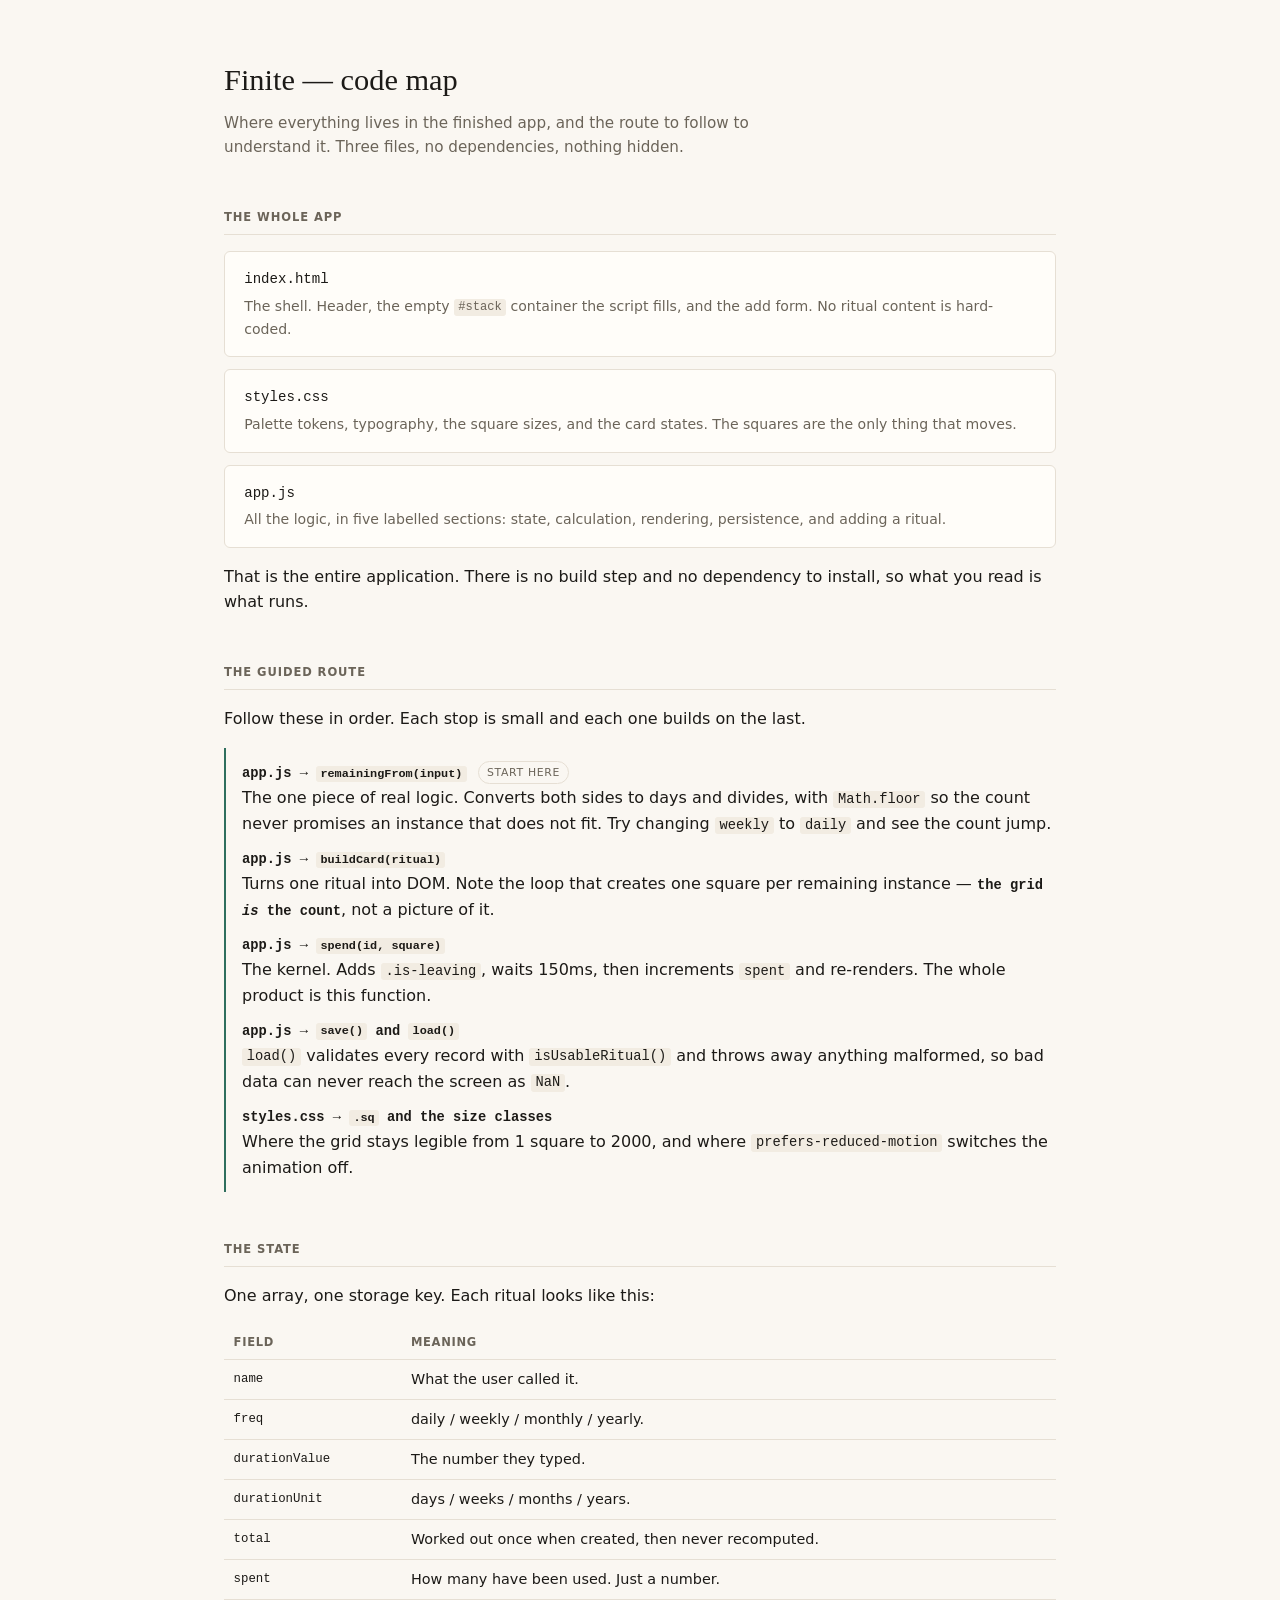
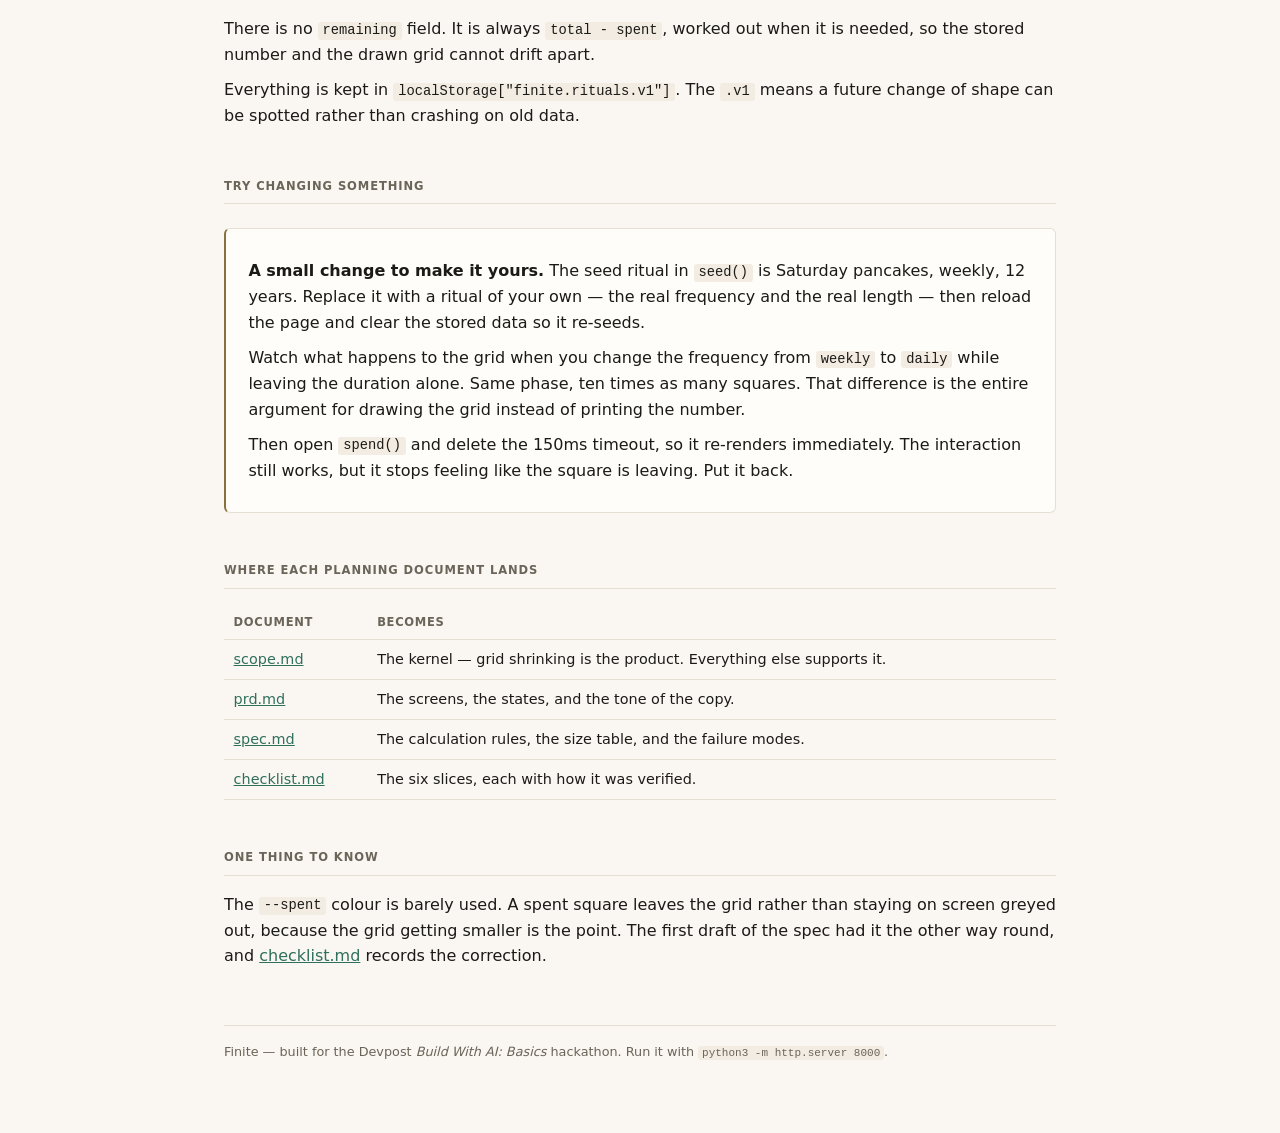
==== devpost/app-map.html @ 93a7b28d "Add README, MIT licence and the code map README.md: what it is, who it is for, how to run it, how th" ====
<!doctype html>
<html lang="en">
<head>
<meta charset="utf-8">
<meta name="viewport" content="width=device-width, initial-scale=1">
<title>Finite — code map</title>
<style>
  :root {
    --paper: #faf7f2; --card: #fffdf9; --ink: #1c1a17; --ink-soft: #6b6459;
    --rule: #e6dfd4; --live: #2f6f5e; --focus: #8a6f3f;
    --serif: ui-serif, Georgia, "Iowan Old Style", "Times New Roman", serif;
    --sans: ui-sans-serif, system-ui, -apple-system, "Segoe UI", sans-serif;
    --mono: ui-monospace, SFMono-Regular, "SF Mono", Menlo, Consolas, monospace;
  }
  * { box-sizing: border-box; }
  body {
    margin: 0; padding: 3.5rem 1.25rem 5rem;
    background: var(--paper); color: var(--ink);
    font-family: var(--sans); line-height: 1.6;
  }
  .page { max-width: 52rem; margin: 0 auto; }
  h1 { font-family: var(--serif); font-size: 1.9rem; font-weight: 400; margin: 0 0 .4rem; }
  h2 {
    font-size: .72rem; text-transform: uppercase; letter-spacing: .08em;
    color: var(--ink-soft); font-weight: 600;
    margin: 3rem 0 1rem; padding-bottom: .5rem; border-bottom: 1px solid var(--rule);
  }
  h3 { font-family: var(--serif); font-size: 1.15rem; font-weight: 400; margin: 1.8rem 0 .5rem; }
  .lede { color: var(--ink-soft); margin: 0 0 1rem; max-width: 38rem; font-size: .95rem; }
  p { margin: .6rem 0; }
  code, .mono { font-family: var(--mono); font-size: .86em; }
  code { background: #f2ece2; padding: .1em .35em; border-radius: 3px; }
  a { color: var(--live); }
  .files { display: flex; flex-direction: column; gap: .75rem; margin: 1rem 0; }
  .file {
    background: var(--card); border: 1px solid var(--rule); border-radius: 6px;
    padding: 1rem 1.2rem;
  }
  .file .path { font-family: var(--mono); font-size: .88rem; }
  .file .role { color: var(--ink-soft); font-size: .88rem; margin-top: .25rem; }
  .route {
    border-left: 2px solid var(--live); padding: .2rem 0 .2rem 1rem;
    margin: 1rem 0;
  }
  .route .stop { margin: .5rem 0; }
  .route .stop b { font-family: var(--mono); font-size: .86rem; font-weight: 600; }
  ol, ul { padding-left: 1.3rem; }
  li { margin: .35rem 0; }
  .tag {
    display: inline-block; font-size: .68rem; text-transform: uppercase;
    letter-spacing: .06em; color: var(--ink-soft);
    border: 1px solid var(--rule); border-radius: 999px; padding: .1rem .5rem;
    margin-left: .4rem; vertical-align: middle;
  }
  table { border-collapse: collapse; width: 100%; margin: 1rem 0; font-size: .9rem; }
  th, td { text-align: left; padding: .5rem .6rem; border-bottom: 1px solid var(--rule); }
  th { font-size: .72rem; text-transform: uppercase; letter-spacing: .06em; color: var(--ink-soft); }
  .practice {
    background: var(--card); border: 1px solid var(--rule);
    border-left: 2px solid var(--focus); border-radius: 6px;
    padding: 1.2rem 1.4rem; margin: 1.5rem 0;
  }
  footer { margin-top: 3.5rem; padding-top: 1rem; border-top: 1px solid var(--rule);
           color: var(--ink-soft); font-size: .8rem; }
</style>
</head>
<body>
<div class="page">

  <h1>Finite — code map</h1>
  <p class="lede">Where everything lives in the finished app, and the route to follow to
  understand it. Three files, no dependencies, nothing hidden.</p>

  <h2>The whole app</h2>
  <div class="files">
    <div class="file">
      <div class="path">index.html</div>
      <div class="role">The shell. Header, the empty <code>#stack</code> container the script
      fills, and the add form. No ritual content is hard-coded.</div>
    </div>
    <div class="file">
      <div class="path">styles.css</div>
      <div class="role">Palette tokens, typography, the square sizes, and the card states.
      The squares are the only thing that moves.</div>
    </div>
    <div class="file">
      <div class="path">app.js</div>
      <div class="role">All the logic, in five labelled sections: state, calculation,
      rendering, persistence, and adding a ritual.</div>
    </div>
  </div>
  <p>That is the entire application. There is no build step and no dependency to install,
  so what you read is what runs.</p>

  <h2>The guided route</h2>
  <p>Follow these in order. Each stop is small and each one builds on the last.</p>

  <div class="route">
    <div class="stop">
      <b>app.js → <code>remainingFrom(input)</code></b> <span class="tag">start here</span><br>
      The one piece of real logic. Converts both sides to days and divides, with
      <code>Math.floor</code> so the count never promises an instance that does not fit.
      Try changing <code>weekly</code> to <code>daily</code> and see the count jump.
    </div>
    <div class="stop">
      <b>app.js → <code>buildCard(ritual)</code></b><br>
      Turns one ritual into DOM. Note the loop that creates one square per remaining
      instance — <b>the grid <i>is</i> the count</b>, not a picture of it.
    </div>
    <div class="stop">
      <b>app.js → <code>spend(id, square)</code></b><br>
      The kernel. Adds <code>.is-leaving</code>, waits 150ms, then increments
      <code>spent</code> and re-renders. The whole product is this function.
    </div>
    <div class="stop">
      <b>app.js → <code>save()</code> and <code>load()</code></b><br>
      <code>load()</code> validates every record with <code>isUsableRitual()</code> and
      throws away anything malformed, so bad data can never reach the screen as
      <code>NaN</code>.
    </div>
    <div class="stop">
      <b>styles.css → <code>.sq</code> and the size classes</b><br>
      Where the grid stays legible from 1 square to 2000, and where
      <code>prefers-reduced-motion</code> switches the animation off.
    </div>
  </div>

  <h2>The state</h2>
  <p>One array, one storage key. Each ritual looks like this:</p>
  <table>
    <tr><th>Field</th><th>Meaning</th></tr>
    <tr><td class="mono">name</td><td>What the user called it.</td></tr>
    <tr><td class="mono">freq</td><td>daily / weekly / monthly / yearly.</td></tr>
    <tr><td class="mono">durationValue</td><td>The number they typed.</td></tr>
    <tr><td class="mono">durationUnit</td><td>days / weeks / months / years.</td></tr>
    <tr><td class="mono">total</td><td>Worked out once when created, then never recomputed.</td></tr>
    <tr><td class="mono">spent</td><td>How many have been used. Just a number.</td></tr>
  </table>
  <p>There is no <code>remaining</code> field. It is always <code>total - spent</code>,
  worked out when it is needed, so the stored number and the drawn grid cannot drift
  apart.</p>
  <p>Everything is kept in <code>localStorage["finite.rituals.v1"]</code>. The
  <code>.v1</code> means a future change of shape can be spotted rather than crashing
  on old data.</p>

  <h2>Try changing something</h2>
  <div class="practice">
    <p><b>A small change to make it yours.</b> The seed ritual in <code>seed()</code> is
    Saturday pancakes, weekly, 12 years. Replace it with a ritual of your own — the real
    frequency and the real length — then reload the page and clear the stored data so it
    re-seeds.</p>
    <p>Watch what happens to the grid when you change the frequency from
    <code>weekly</code> to <code>daily</code> while leaving the duration alone. Same
    phase, ten times as many squares. That difference is the entire argument for
    drawing the grid instead of printing the number.</p>
    <p>Then open <code>spend()</code> and delete the 150ms timeout, so it re-renders
    immediately. The interaction still works, but it stops feeling like the square is
    leaving. Put it back.</p>
  </div>

  <h2>Where each planning document lands</h2>
  <table>
    <tr><th>Document</th><th>Becomes</th></tr>
    <tr><td><a href="scope.md">scope.md</a></td><td>The kernel — grid shrinking is the product. Everything else supports it.</td></tr>
    <tr><td><a href="prd.md">prd.md</a></td><td>The screens, the states, and the tone of the copy.</td></tr>
    <tr><td><a href="spec.md">spec.md</a></td><td>The calculation rules, the size table, and the failure modes.</td></tr>
    <tr><td><a href="checklist.md">checklist.md</a></td><td>The six slices, each with how it was verified.</td></tr>
  </table>

  <h2>One thing to know</h2>
  <p>The <code>--spent</code> colour is barely used. A spent square leaves the grid
  rather than staying on screen greyed out, because the grid getting smaller is the
  point. The first draft of the spec had it the other way round, and
  <a href="checklist.md">checklist.md</a> records the correction.</p>

  <footer>
    Finite — built for the Devpost <i>Build With AI: Basics</i> hackathon.
    Run it with <code>python3 -m http.server 8000</code>.
  </footer>

</div>
</body>
</html>
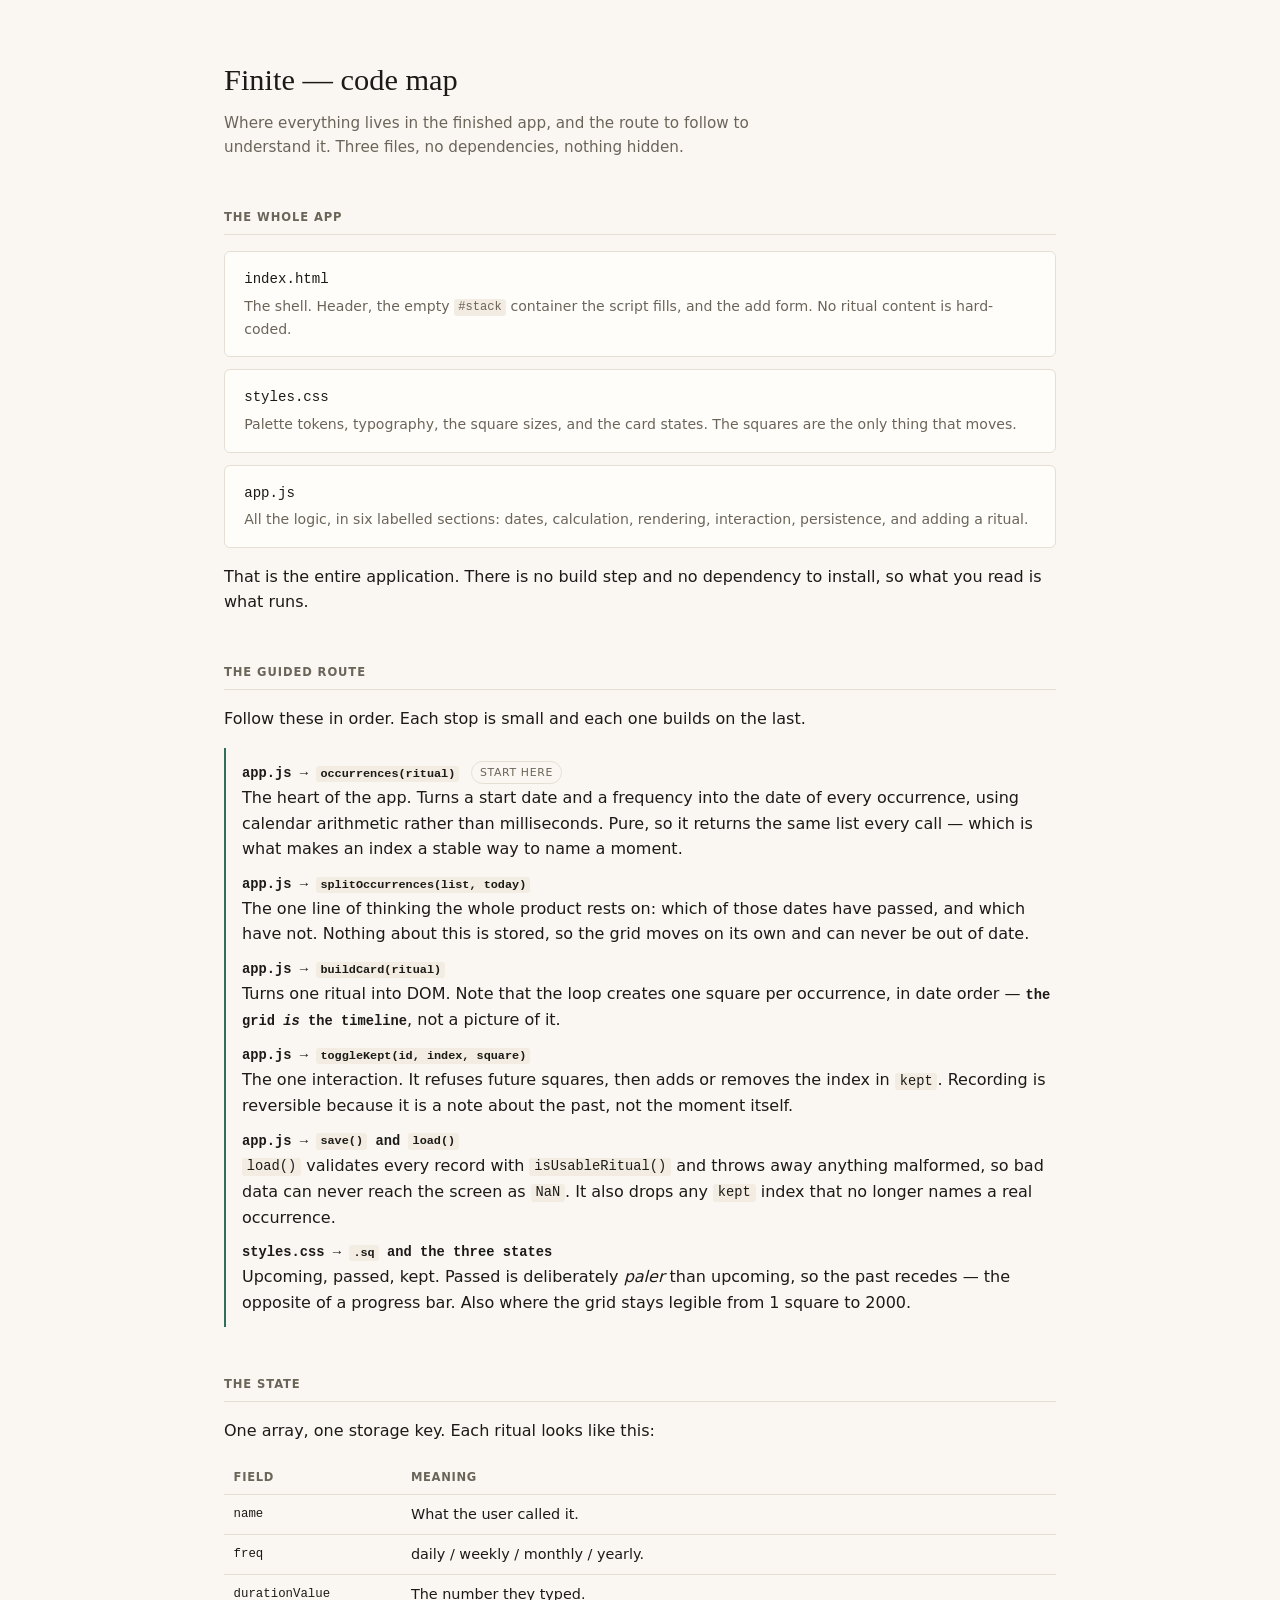
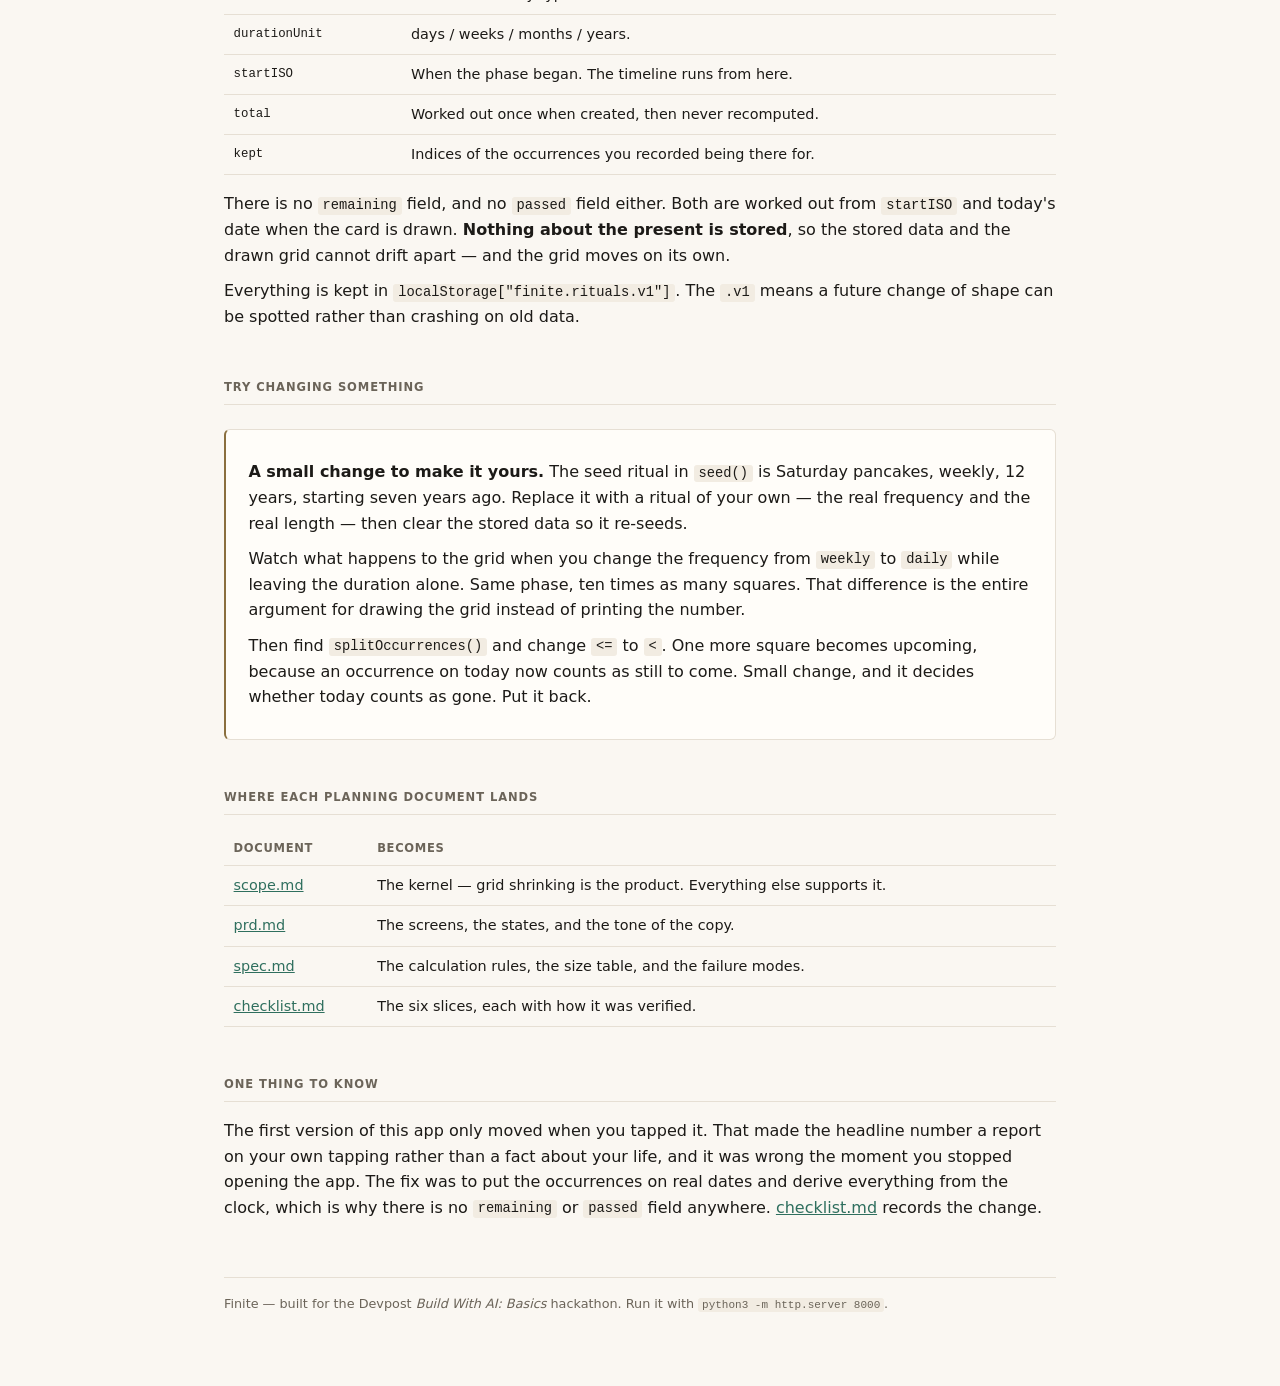
==== commit 41b98cba: "Drive the grid from real dates so the number is true without you The first build worked but was not " ====
--- a/devpost/app-map.html
+++ b/devpost/app-map.html
@@ -85,8 +85,8 @@
     </div>
     <div class="file">
       <div class="path">app.js</div>
-      <div class="role">All the logic, in five labelled sections: state, calculation,
-      rendering, persistence, and adding a ritual.</div>
+      <div class="role">All the logic, in six labelled sections: dates, calculation,
+      rendering, interaction, persistence, and adding a ritual.</div>
     </div>
   </div>
   <p>That is the entire application. There is no build step and no dependency to install,
@@ -97,31 +97,40 @@
 
   <div class="route">
     <div class="stop">
-      <b>app.js → <code>remainingFrom(input)</code></b> <span class="tag">start here</span><br>
-      The one piece of real logic. Converts both sides to days and divides, with
-      <code>Math.floor</code> so the count never promises an instance that does not fit.
-      Try changing <code>weekly</code> to <code>daily</code> and see the count jump.
+      <b>app.js → <code>occurrences(ritual)</code></b> <span class="tag">start here</span><br>
+      The heart of the app. Turns a start date and a frequency into the date of every
+      occurrence, using calendar arithmetic rather than milliseconds. Pure, so it returns
+      the same list every call — which is what makes an index a stable way to name a moment.
+    </div>
+    <div class="stop">
+      <b>app.js → <code>splitOccurrences(list, today)</code></b><br>
+      The one line of thinking the whole product rests on: which of those dates have
+      passed, and which have not. Nothing about this is stored, so the grid moves on its
+      own and can never be out of date.
     </div>
     <div class="stop">
       <b>app.js → <code>buildCard(ritual)</code></b><br>
-      Turns one ritual into DOM. Note the loop that creates one square per remaining
-      instance — <b>the grid <i>is</i> the count</b>, not a picture of it.
+      Turns one ritual into DOM. Note that the loop creates one square per occurrence,
+      in date order — <b>the grid <i>is</i> the timeline</b>, not a picture of it.
     </div>
     <div class="stop">
-      <b>app.js → <code>spend(id, square)</code></b><br>
-      The kernel. Adds <code>.is-leaving</code>, waits 150ms, then increments
-      <code>spent</code> and re-renders. The whole product is this function.
+      <b>app.js → <code>toggleKept(id, index, square)</code></b><br>
+      The one interaction. It refuses future squares, then adds or removes the index in
+      <code>kept</code>. Recording is reversible because it is a note about the past,
+      not the moment itself.
     </div>
     <div class="stop">
       <b>app.js → <code>save()</code> and <code>load()</code></b><br>
       <code>load()</code> validates every record with <code>isUsableRitual()</code> and
       throws away anything malformed, so bad data can never reach the screen as
-      <code>NaN</code>.
+      <code>NaN</code>. It also drops any <code>kept</code> index that no longer names a
+      real occurrence.
     </div>
     <div class="stop">
-      <b>styles.css → <code>.sq</code> and the size classes</b><br>
-      Where the grid stays legible from 1 square to 2000, and where
-      <code>prefers-reduced-motion</code> switches the animation off.
+      <b>styles.css → <code>.sq</code> and the three states</b><br>
+      Upcoming, passed, kept. Passed is deliberately <i>paler</i> than upcoming, so the
+      past recedes — the opposite of a progress bar. Also where the grid stays legible
+      from 1 square to 2000.
     </div>
   </div>
 
@@ -133,12 +142,14 @@
     <tr><td class="mono">freq</td><td>daily / weekly / monthly / yearly.</td></tr>
     <tr><td class="mono">durationValue</td><td>The number they typed.</td></tr>
     <tr><td class="mono">durationUnit</td><td>days / weeks / months / years.</td></tr>
+    <tr><td class="mono">startISO</td><td>When the phase began. The timeline runs from here.</td></tr>
     <tr><td class="mono">total</td><td>Worked out once when created, then never recomputed.</td></tr>
-    <tr><td class="mono">spent</td><td>How many have been used. Just a number.</td></tr>
+    <tr><td class="mono">kept</td><td>Indices of the occurrences you recorded being there for.</td></tr>
   </table>
-  <p>There is no <code>remaining</code> field. It is always <code>total - spent</code>,
-  worked out when it is needed, so the stored number and the drawn grid cannot drift
-  apart.</p>
+  <p>There is no <code>remaining</code> field, and no <code>passed</code> field either.
+  Both are worked out from <code>startISO</code> and today's date when the card is drawn.
+  <b>Nothing about the present is stored</b>, so the stored data and the drawn grid cannot
+  drift apart — and the grid moves on its own.</p>
   <p>Everything is kept in <code>localStorage["finite.rituals.v1"]</code>. The
   <code>.v1</code> means a future change of shape can be spotted rather than crashing
   on old data.</p>
@@ -146,16 +157,17 @@
   <h2>Try changing something</h2>
   <div class="practice">
     <p><b>A small change to make it yours.</b> The seed ritual in <code>seed()</code> is
-    Saturday pancakes, weekly, 12 years. Replace it with a ritual of your own — the real
-    frequency and the real length — then reload the page and clear the stored data so it
-    re-seeds.</p>
+    Saturday pancakes, weekly, 12 years, starting seven years ago. Replace it with a
+    ritual of your own — the real frequency and the real length — then clear the stored
+    data so it re-seeds.</p>
     <p>Watch what happens to the grid when you change the frequency from
     <code>weekly</code> to <code>daily</code> while leaving the duration alone. Same
     phase, ten times as many squares. That difference is the entire argument for
     drawing the grid instead of printing the number.</p>
-    <p>Then open <code>spend()</code> and delete the 150ms timeout, so it re-renders
-    immediately. The interaction still works, but it stops feeling like the square is
-    leaving. Put it back.</p>
+    <p>Then find <code>splitOccurrences()</code> and change <code>&lt;=</code> to
+    <code>&lt;</code>. One more square becomes upcoming, because an occurrence on today
+    now counts as still to come. Small change, and it decides whether today counts as
+    gone. Put it back.</p>
   </div>
 
   <h2>Where each planning document lands</h2>
@@ -168,10 +180,12 @@
   </table>
 
   <h2>One thing to know</h2>
-  <p>The <code>--spent</code> colour is barely used. A spent square leaves the grid
-  rather than staying on screen greyed out, because the grid getting smaller is the
-  point. The first draft of the spec had it the other way round, and
-  <a href="checklist.md">checklist.md</a> records the correction.</p>
+  <p>The first version of this app only moved when you tapped it. That made the headline
+  number a report on your own tapping rather than a fact about your life, and it was wrong
+  the moment you stopped opening the app. The fix was to put the occurrences on real dates
+  and derive everything from the clock, which is why there is no <code>remaining</code> or
+  <code>passed</code> field anywhere. <a href="checklist.md">checklist.md</a> records the
+  change.</p>
 
   <footer>
     Finite — built for the Devpost <i>Build With AI: Basics</i> hackathon.
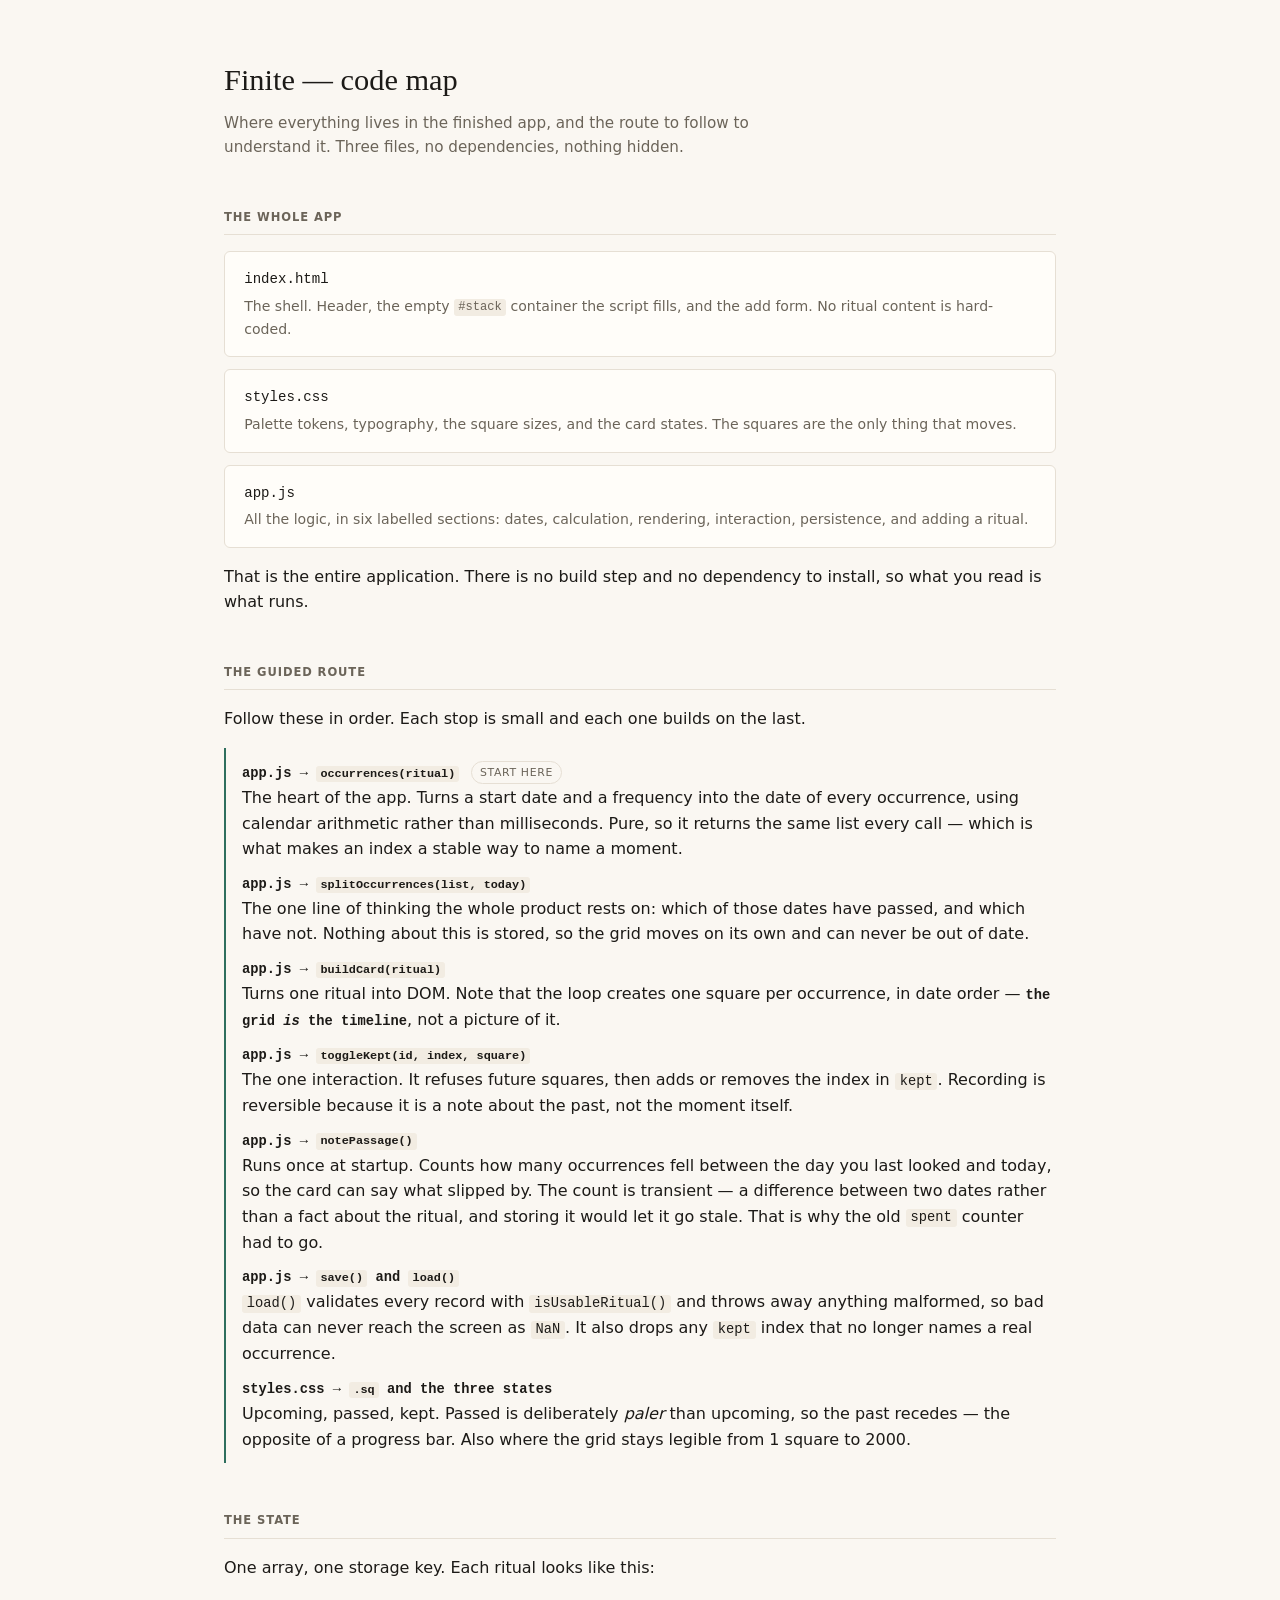
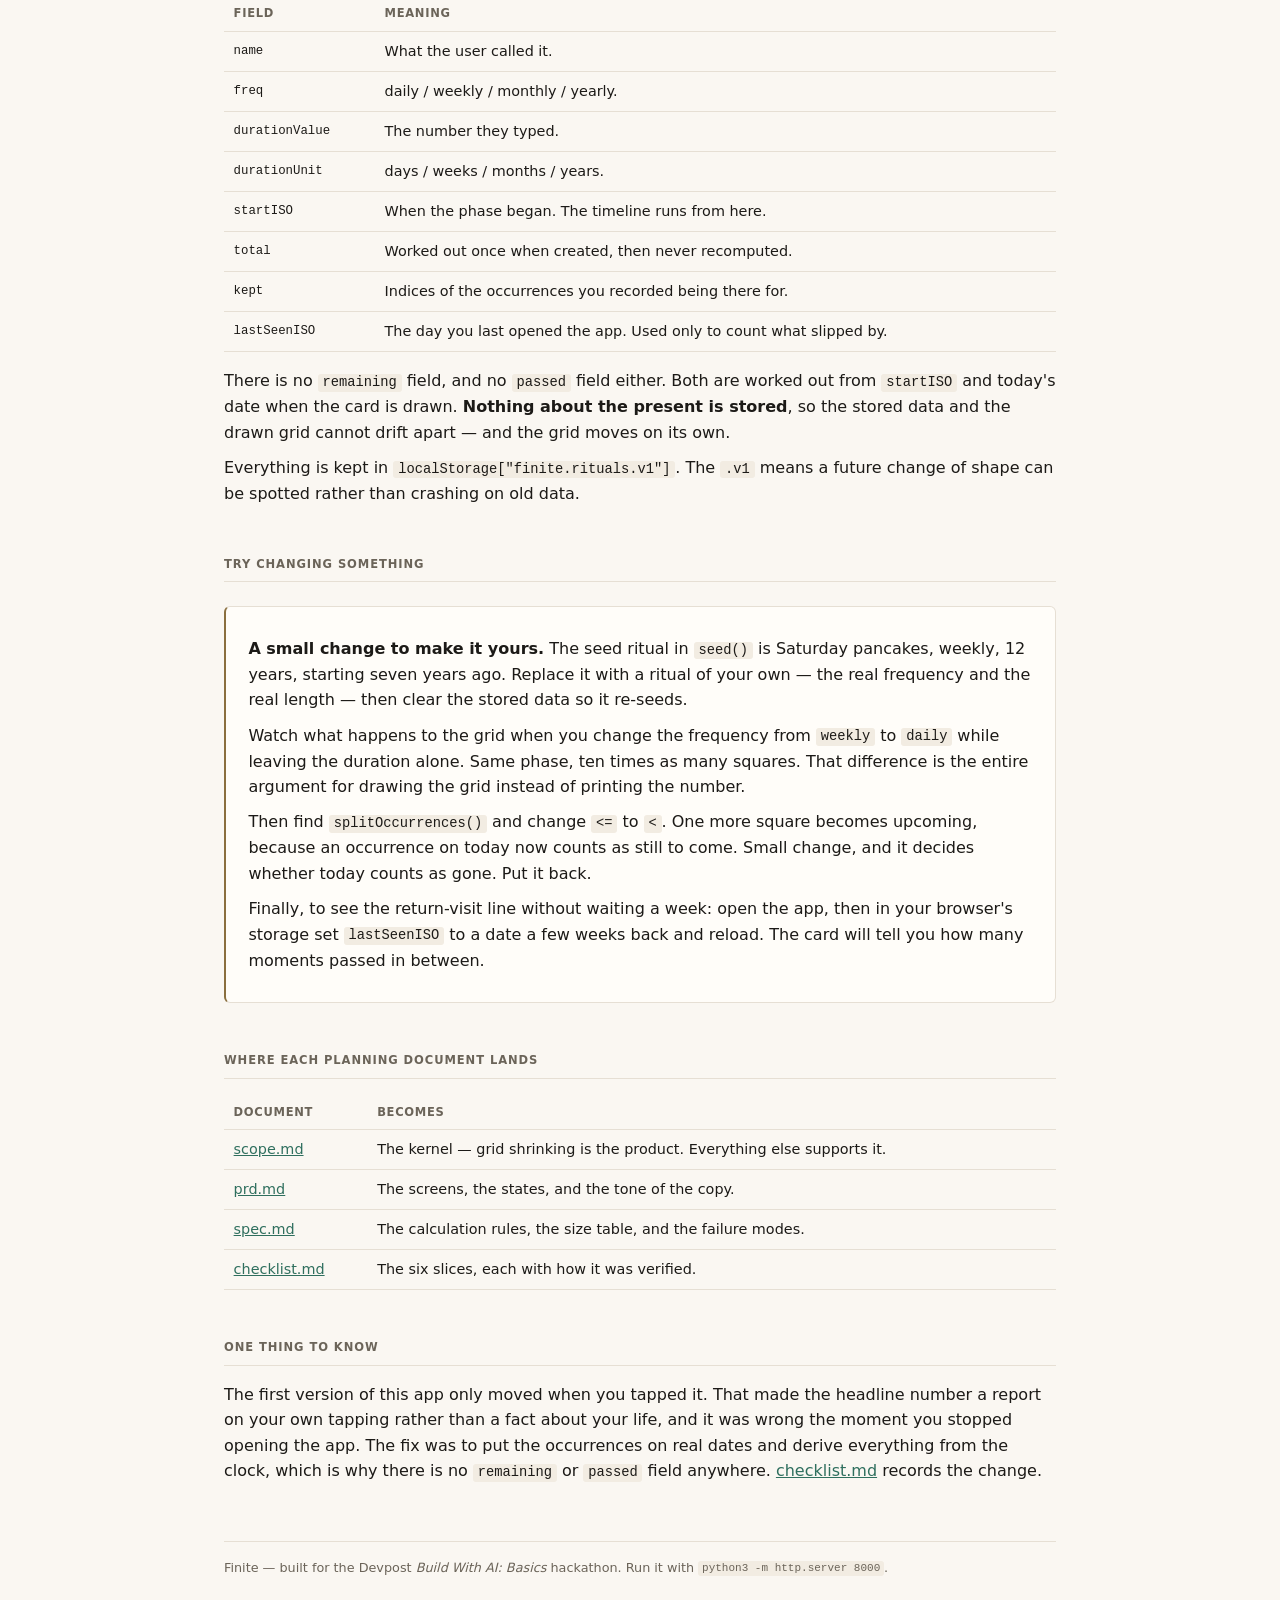
==== commit b1a4e51e: "Tell the user what slipped by while they were away The redesign made the grid move on its own, but n" ====
--- a/devpost/app-map.html
+++ b/devpost/app-map.html
@@ -120,6 +120,13 @@
       not the moment itself.
     </div>
     <div class="stop">
+      <b>app.js → <code>notePassage()</code></b><br>
+      Runs once at startup. Counts how many occurrences fell between the day you last
+      looked and today, so the card can say what slipped by. The count is transient — a
+      difference between two dates rather than a fact about the ritual, and storing it
+      would let it go stale. That is why the old <code>spent</code> counter had to go.
+    </div>
+    <div class="stop">
       <b>app.js → <code>save()</code> and <code>load()</code></b><br>
       <code>load()</code> validates every record with <code>isUsableRitual()</code> and
       throws away anything malformed, so bad data can never reach the screen as
@@ -145,6 +152,7 @@
     <tr><td class="mono">startISO</td><td>When the phase began. The timeline runs from here.</td></tr>
     <tr><td class="mono">total</td><td>Worked out once when created, then never recomputed.</td></tr>
     <tr><td class="mono">kept</td><td>Indices of the occurrences you recorded being there for.</td></tr>
+    <tr><td class="mono">lastSeenISO</td><td>The day you last opened the app. Used only to count what slipped by.</td></tr>
   </table>
   <p>There is no <code>remaining</code> field, and no <code>passed</code> field either.
   Both are worked out from <code>startISO</code> and today's date when the card is drawn.
@@ -168,6 +176,9 @@
     <code>&lt;</code>. One more square becomes upcoming, because an occurrence on today
     now counts as still to come. Small change, and it decides whether today counts as
     gone. Put it back.</p>
+    <p>Finally, to see the return-visit line without waiting a week: open the app, then in
+    your browser's storage set <code>lastSeenISO</code> to a date a few weeks back and
+    reload. The card will tell you how many moments passed in between.</p>
   </div>
 
   <h2>Where each planning document lands</h2>
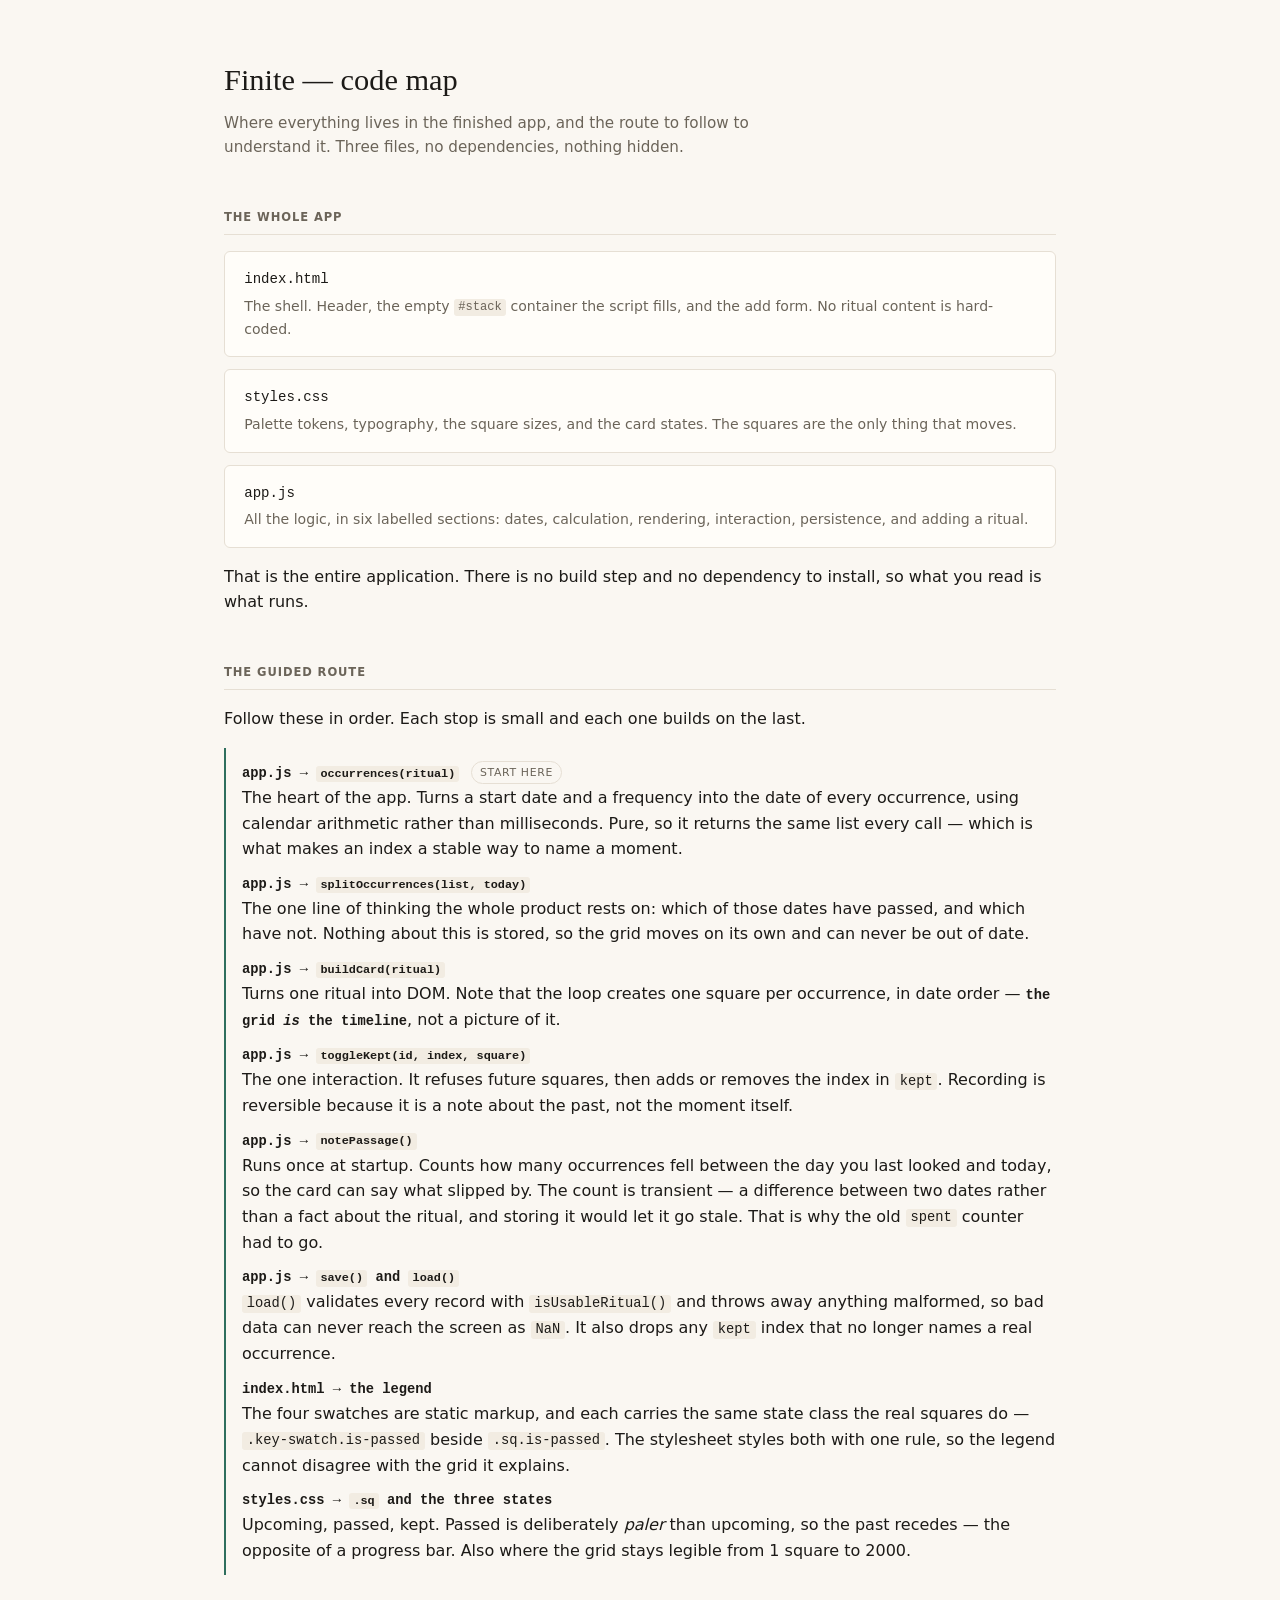
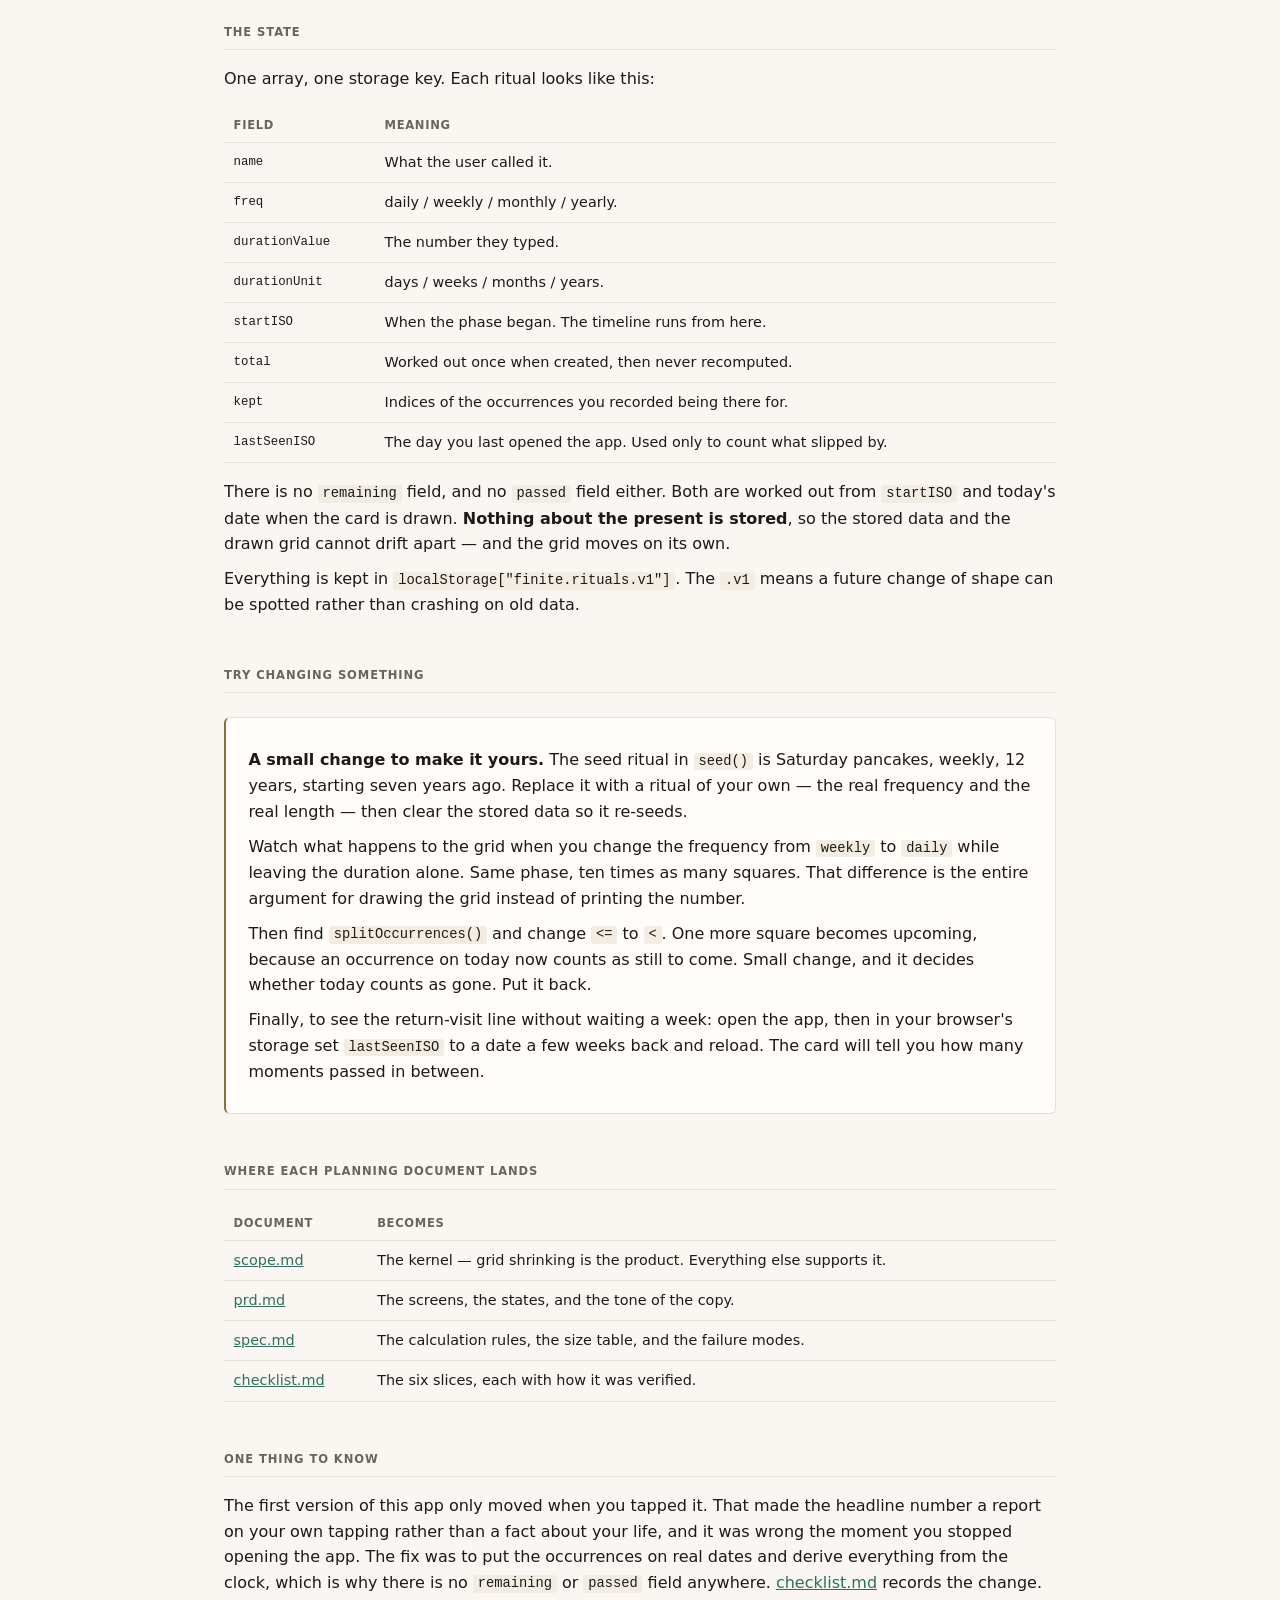
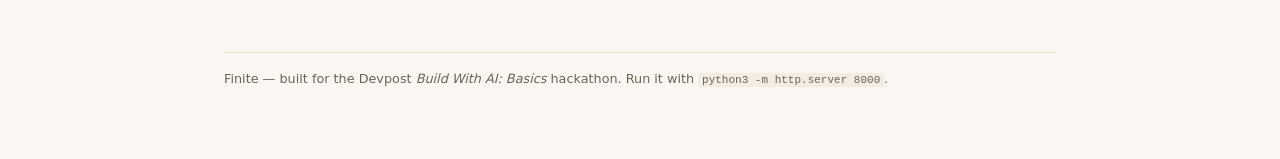
==== commit 6c6f10cc: "Explain the grid on the page, with a legend The page had a one-line pitch and then 626 squares with " ====
--- a/devpost/app-map.html
+++ b/devpost/app-map.html
@@ -132,6 +132,13 @@
       throws away anything malformed, so bad data can never reach the screen as
       <code>NaN</code>. It also drops any <code>kept</code> index that no longer names a
       real occurrence.
+    </div>
+    <div class="stop">
+      <b>index.html → the legend</b><br>
+      The four swatches are static markup, and each carries the same state class the real
+      squares do — <code>.key-swatch.is-passed</code> beside <code>.sq.is-passed</code>.
+      The stylesheet styles both with one rule, so the legend cannot disagree with the grid
+      it explains.
     </div>
     <div class="stop">
       <b>styles.css → <code>.sq</code> and the three states</b><br>
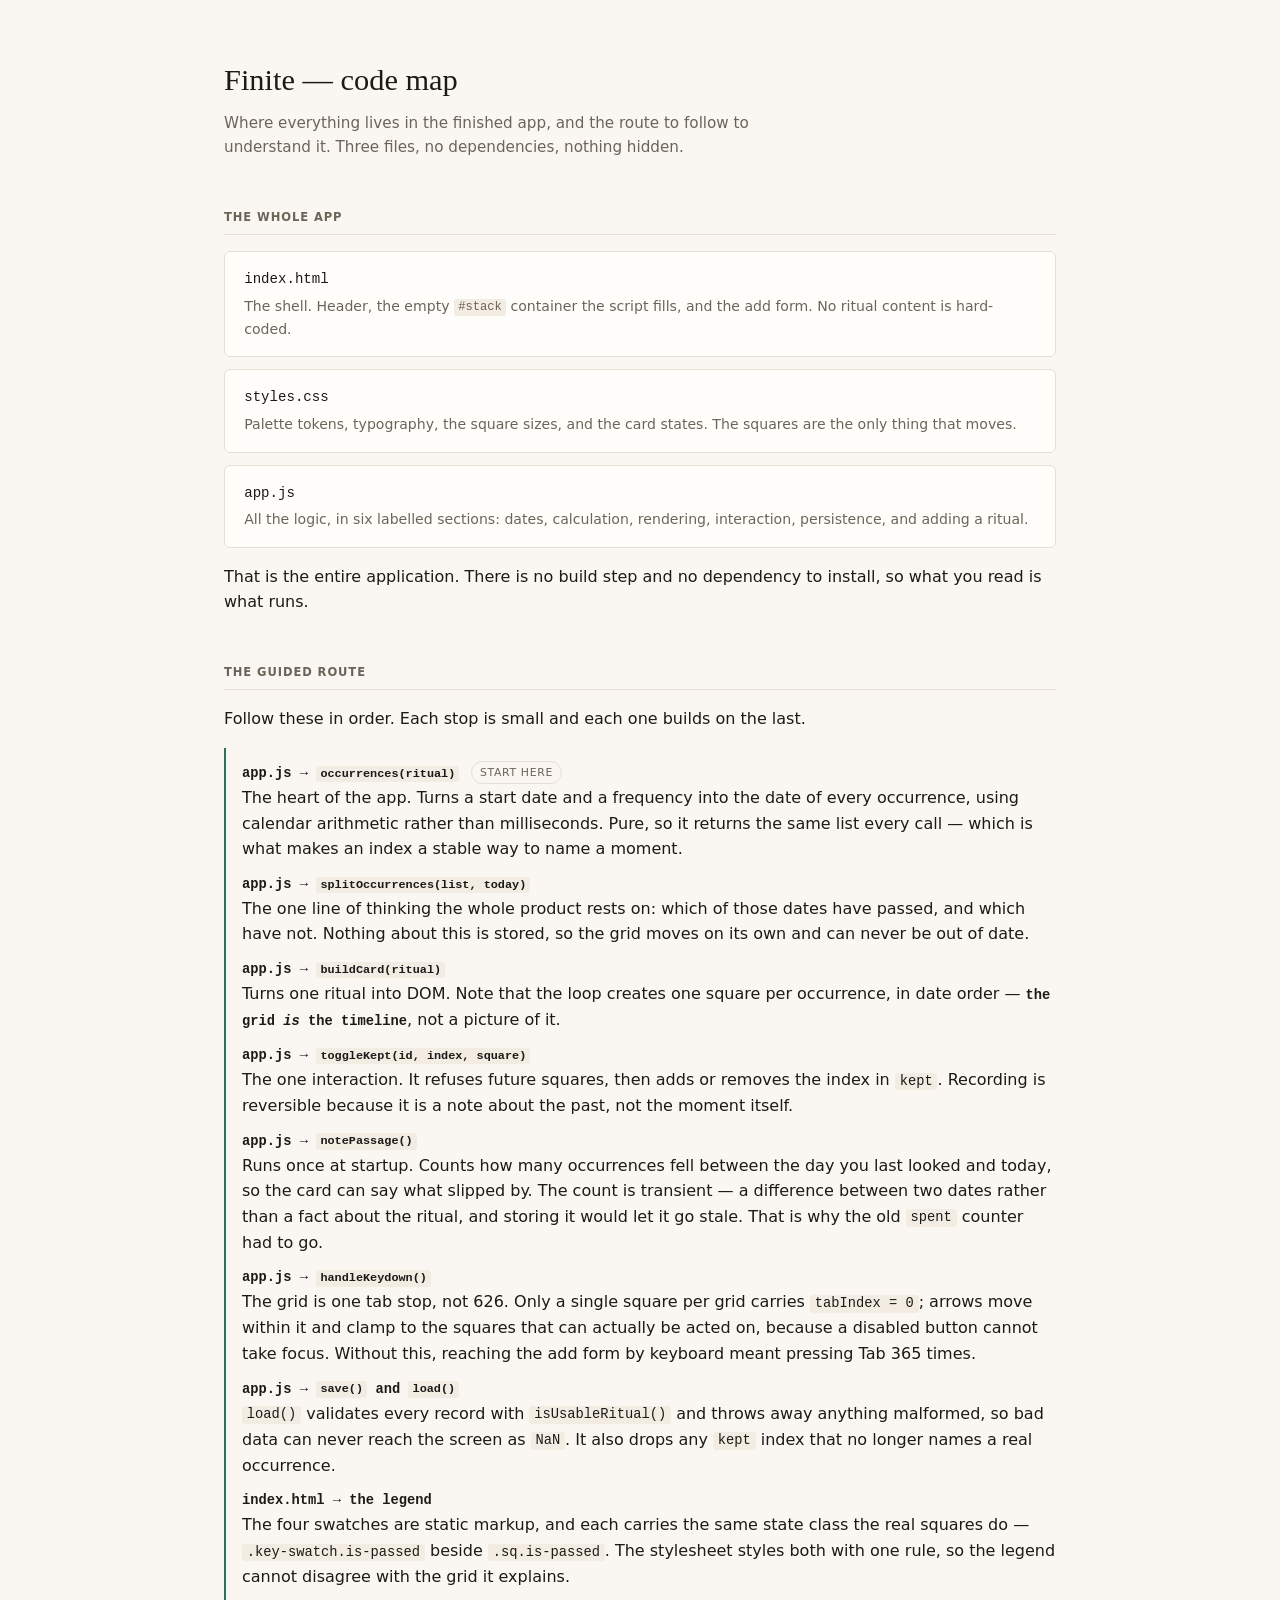
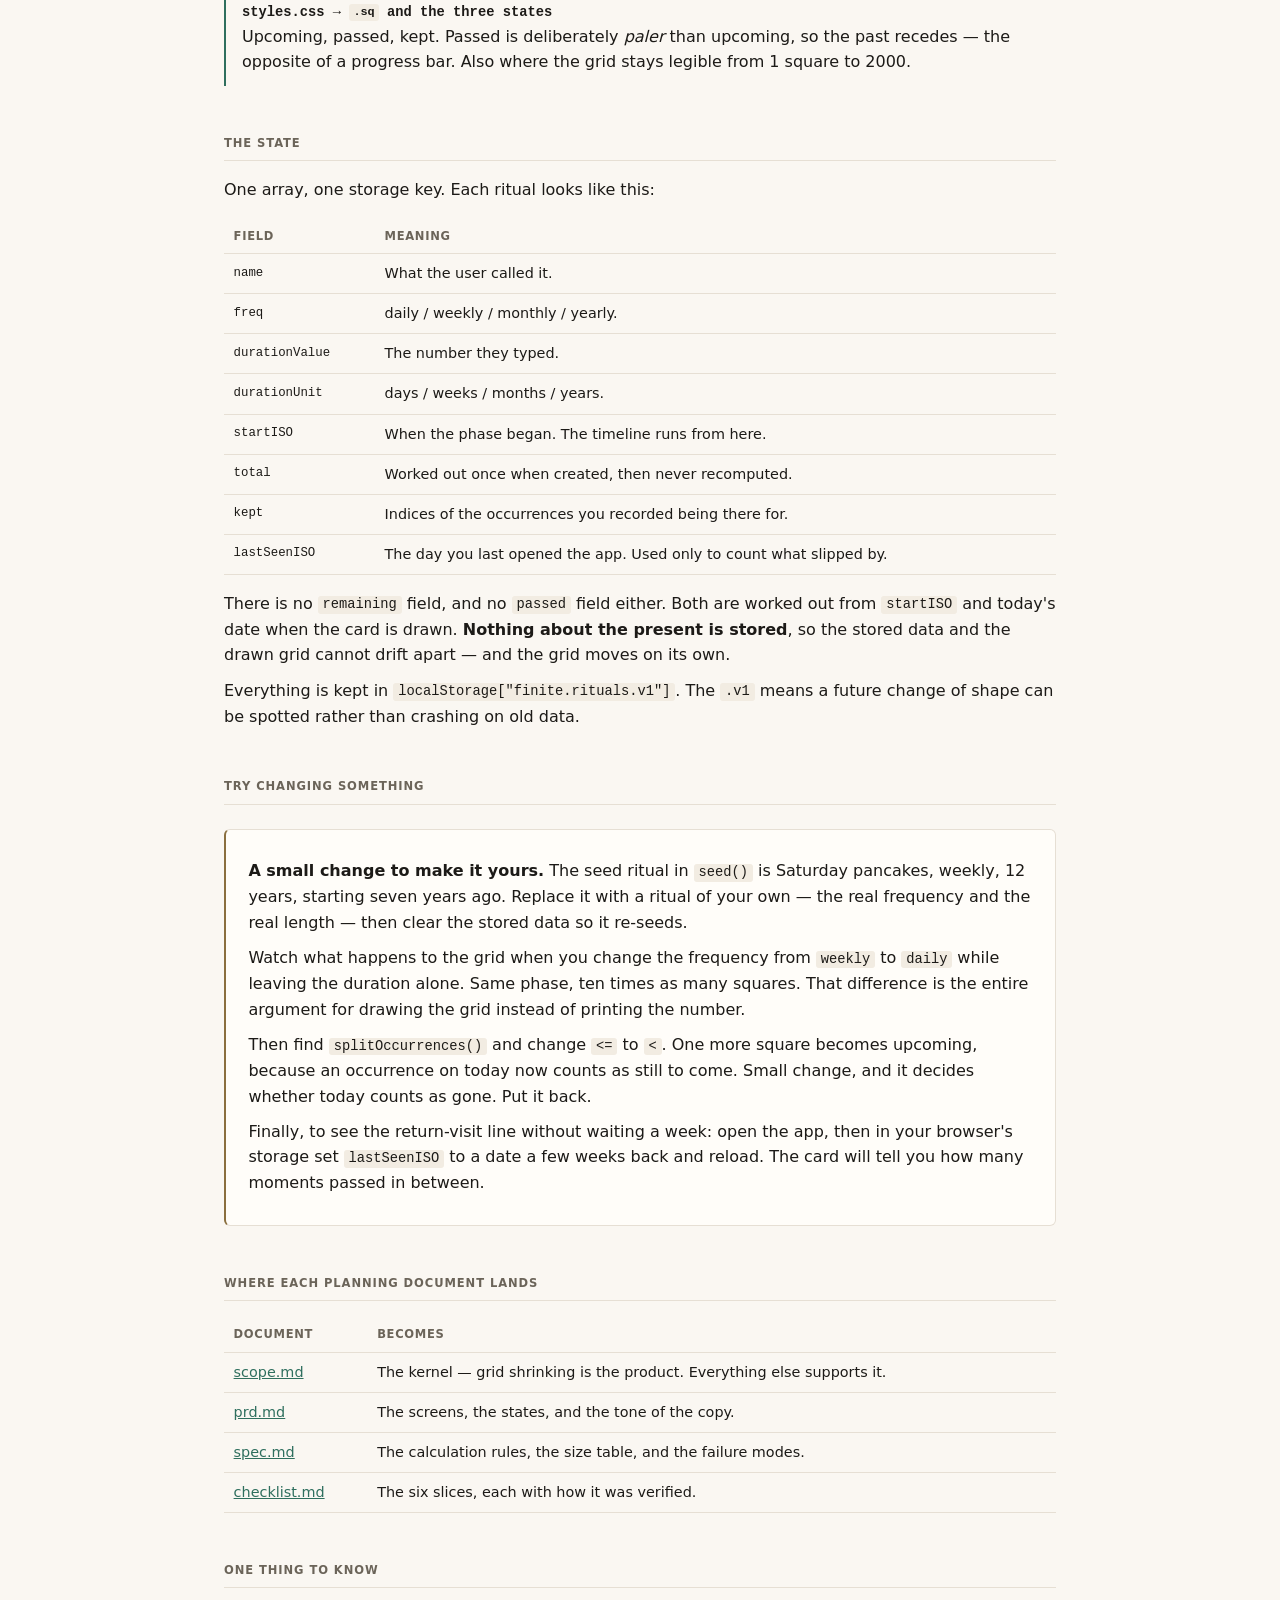
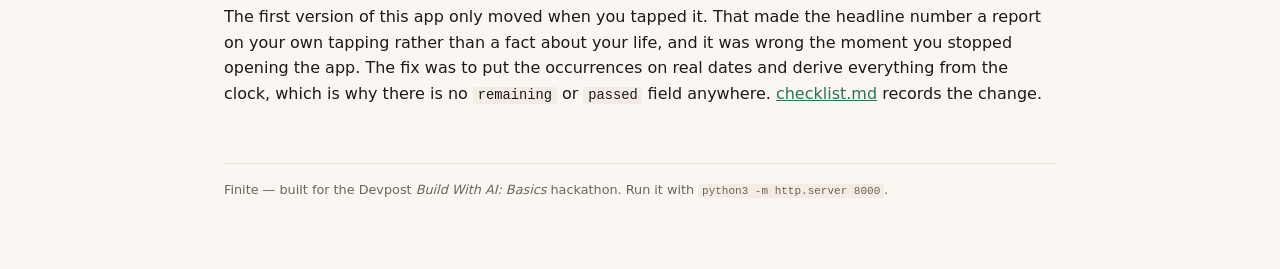
==== commit cadee295: "Fix the defects a criteria pass turned up Went back over the finished app against the judging criter" ====
--- a/devpost/app-map.html
+++ b/devpost/app-map.html
@@ -125,6 +125,13 @@
       looked and today, so the card can say what slipped by. The count is transient — a
       difference between two dates rather than a fact about the ritual, and storing it
       would let it go stale. That is why the old <code>spent</code> counter had to go.
+    </div>
+    <div class="stop">
+      <b>app.js → <code>handleKeydown()</code></b><br>
+      The grid is one tab stop, not 626. Only a single square per grid carries
+      <code>tabIndex = 0</code>; arrows move within it and clamp to the squares that can
+      actually be acted on, because a disabled button cannot take focus. Without this,
+      reaching the add form by keyboard meant pressing Tab 365 times.
     </div>
     <div class="stop">
       <b>app.js → <code>save()</code> and <code>load()</code></b><br>
